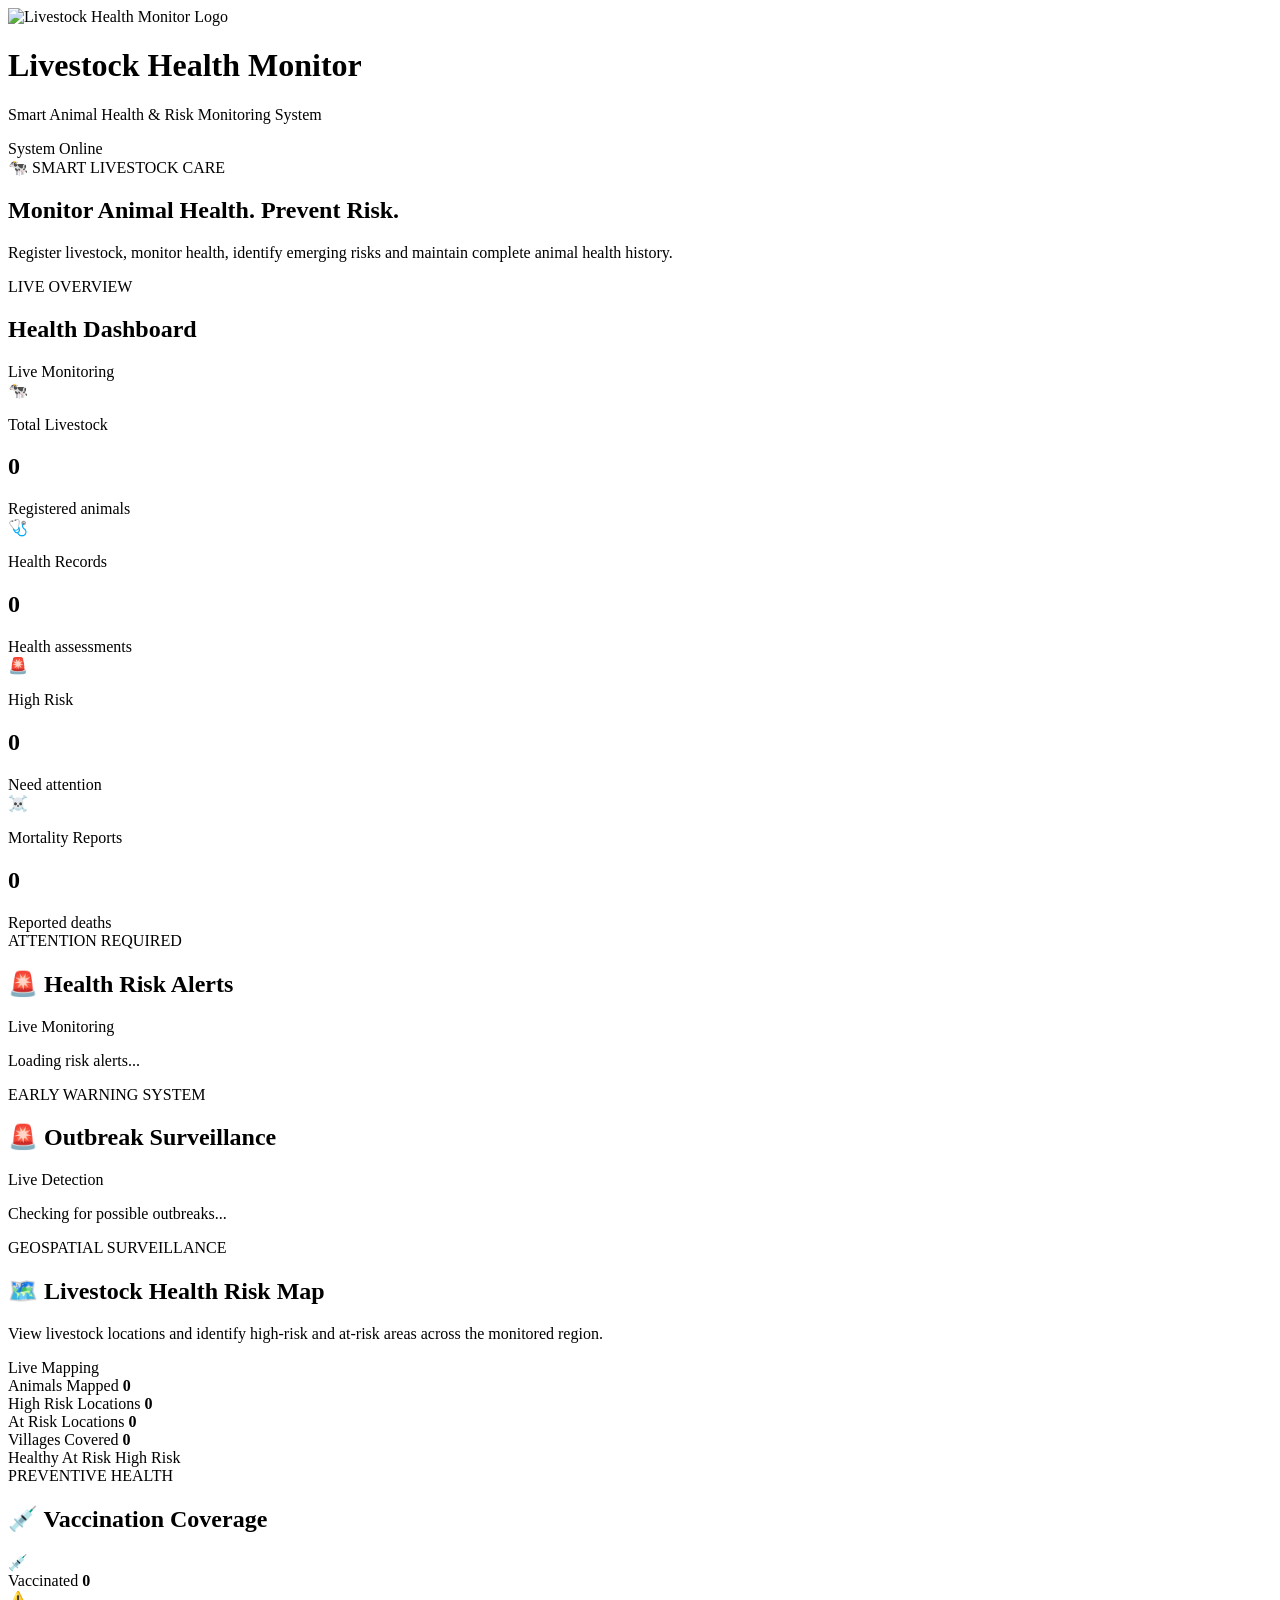
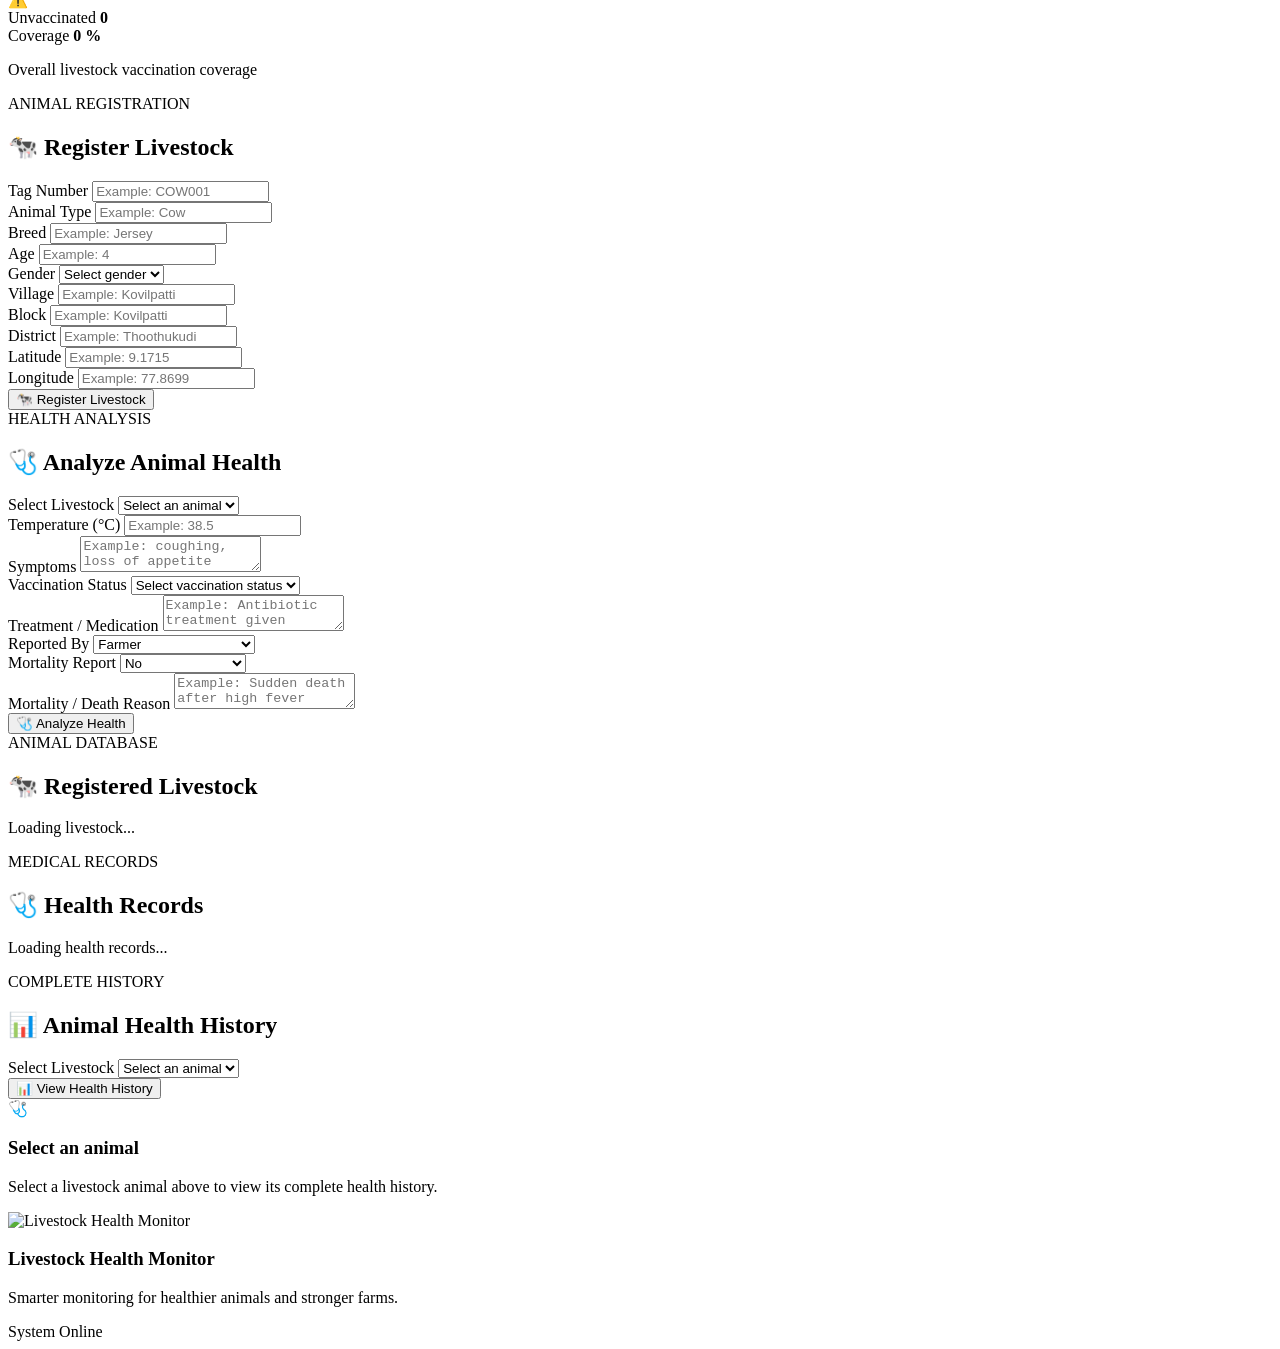
==== src/main/resources/static/index.html @ de585223 "Initial commit - Smart Livestock Health Monitor" ====
<!DOCTYPE html>
<html lang="en">

<head>
    <meta charset="UTF-8">
    <meta name="viewport" content="width=device-width, initial-scale=1.0">

    <title>Livestock Health Monitor</title>

    <link
            rel="icon"
            type="image/png"
            href="/images/livestock-logo.png"
    >

    <link
            rel="stylesheet"
            href="/style.css"
    >

    <link
            rel="stylesheet"
            href="https://unpkg.com/leaflet@1.9.4/dist/leaflet.css"
    >
</head>

<body>

<div class="background-glow glow-one"></div>
<div class="background-glow glow-two"></div>
<div class="background-glow glow-three"></div>


<header class="main-header">

    <div class="header-content">

        <div class="brand">

            <img
                    src="/images/livestock-logo.png"
                    alt="Livestock Health Monitor Logo"
                    class="brand-logo"
            >

            <div class="brand-text">

                <h1>
                    Livestock Health Monitor
                </h1>

                <p>
                    Smart Animal Health & Risk Monitoring System
                </p>

            </div>

        </div>


        <div class="header-status">

            <span class="status-dot"></span>

            <span>
                System Online
            </span>

        </div>

    </div>

</header>


<main class="container">


    <!-- =====================================================
         HERO
         ===================================================== -->

    <section class="hero-section">

        <div class="hero-content">

            <span class="hero-badge">
                🐄 SMART LIVESTOCK CARE
            </span>

            <h2>
                Monitor Animal Health.
                <span>Prevent Risk.</span>
            </h2>

            <p>
                Register livestock, monitor health,
                identify emerging risks and maintain
                complete animal health history.
            </p>

        </div>

    </section>


    <!-- =====================================================
         DASHBOARD
         ===================================================== -->

    <section class="dashboard-section">

        <div class="section-heading">

            <div>

                <span class="section-label">
                    LIVE OVERVIEW
                </span>

                <h2>
                    Health Dashboard
                </h2>

            </div>


            <div class="live-indicator">

                <span class="status-dot"></span>

                Live Monitoring

            </div>

        </div>


        <div class="cards">


            <div class="card stat-card">

                <div class="stat-icon livestock-icon">
                    🐄
                </div>

                <div class="stat-content">

                    <p>
                        Total Livestock
                    </p>

                    <h2 id="totalLivestock">
                        0
                    </h2>

                    <span class="stat-description">
                        Registered animals
                    </span>

                </div>

            </div>


            <div class="card stat-card">

                <div class="stat-icon health-icon">
                    🩺
                </div>

                <div class="stat-content">

                    <p>
                        Health Records
                    </p>

                    <h2 id="totalRecords">
                        0
                    </h2>

                    <span class="stat-description">
                        Health assessments
                    </span>

                </div>

            </div>


            <div class="card stat-card">

                <div class="stat-icon risk-icon">
                    🚨
                </div>

                <div class="stat-content">

                    <p>
                        High Risk
                    </p>

                    <h2 id="highRisk">
                        0
                    </h2>

                    <span class="stat-description">
                        Need attention
                    </span>

                </div>

            </div>


            <div class="card stat-card mortality-stat">

                <div class="stat-icon">
                    ☠️
                </div>

                <div class="stat-content">

                    <p>
                        Mortality Reports
                    </p>

                    <h2 id="mortalityCount">
                        0
                    </h2>

                    <span class="stat-description">
                        Reported deaths
                    </span>

                </div>

            </div>


        </div>

    </section>


    <!-- =====================================================
         HEALTH RISK ALERTS
         ===================================================== -->

    <section class="risk-section">

        <div class="section-heading">

            <div>

                <span class="section-label">
                    ATTENTION REQUIRED
                </span>

                <h2>
                    🚨 Health Risk Alerts
                </h2>

            </div>


            <div class="live-indicator">

                <span class="status-dot danger-dot"></span>

                Live Monitoring

            </div>

        </div>


        <div
                id="riskAlerts"
                class="risk-alerts"
        >

            <div class="loading-card">

                <div class="loading-spinner"></div>

                <p>
                    Loading risk alerts...
                </p>

            </div>

        </div>

    </section>


    <!-- =====================================================
         OUTBREAK SURVEILLANCE
         ===================================================== -->

    <section class="outbreak-section">

        <div class="section-heading">

            <div>

                <span class="section-label">
                    EARLY WARNING SYSTEM
                </span>

                <h2>
                    🚨 Outbreak Surveillance
                </h2>

            </div>


            <div class="live-indicator">

                <span class="status-dot danger-dot"></span>

                Live Detection

            </div>

        </div>


        <div
                id="outbreakAlerts"
                class="outbreak-alerts"
        >

            <div class="loading-card">

                <div class="loading-spinner"></div>

                <p>
                    Checking for possible outbreaks...
                </p>

            </div>

        </div>

    </section>


    <!-- =====================================================
         GEOSPATIAL SURVEILLANCE
         ===================================================== -->

    <section class="map-section">

        <div class="section-heading">

            <div>

                <span class="section-label">
                    GEOSPATIAL SURVEILLANCE
                </span>

                <h2>
                    🗺️ Livestock Health Risk Map
                </h2>

                <p class="map-description">
                    View livestock locations and identify
                    high-risk and at-risk areas across the
                    monitored region.
                </p>

            </div>


            <div class="live-indicator">

                <span class="status-dot"></span>

                Live Mapping

            </div>

        </div>


        <div class="map-summary">


            <div class="map-stat">

                <span class="map-stat-label">
                    Animals Mapped
                </span>

                <strong id="mappedAnimals">
                    0
                </strong>

            </div>


            <div class="map-stat">

                <span class="map-stat-label">
                    High Risk Locations
                </span>

                <strong id="mappedHighRisk">
                    0
                </strong>

            </div>


            <div class="map-stat">

                <span class="map-stat-label">
                    At Risk Locations
                </span>

                <strong id="mappedAtRisk">
                    0
                </strong>

            </div>


            <div class="map-stat">

                <span class="map-stat-label">
                    Villages Covered
                </span>

                <strong id="mappedVillages">
                    0
                </strong>

            </div>

        </div>


        <div class="map-legend">

            <span>

                <i class="legend-dot legend-healthy"></i>

                Healthy

            </span>


            <span>

                <i class="legend-dot legend-at-risk"></i>

                At Risk

            </span>


            <span>

                <i class="legend-dot legend-high-risk"></i>

                High Risk

            </span>

        </div>


        <div
                id="livestockMap"
                class="livestock-map"
        ></div>


        <div
                id="mapMessage"
                class="map-message"
        ></div>

    </section>


    <!-- =====================================================
         VACCINATION
         ===================================================== -->

    <section class="vaccination-section">

        <div class="section-heading">

            <div>

                <span class="section-label">
                    PREVENTIVE HEALTH
                </span>

                <h2>
                    💉 Vaccination Coverage
                </h2>

            </div>

        </div>


        <div class="vaccination-dashboard">


            <div class="vaccination-card">

                <div class="vaccination-icon">
                    💉
                </div>

                <div>

                    <span>
                        Vaccinated
                    </span>

                    <strong id="vaccinatedCount">
                        0
                    </strong>

                </div>

            </div>


            <div class="vaccination-card">

                <div class="vaccination-icon">
                    ⚠️
                </div>

                <div>

                    <span>
                        Unvaccinated
                    </span>

                    <strong id="unvaccinatedCount">
                        0
                    </strong>

                </div>

            </div>


            <div class="vaccination-card coverage-card">

                <div class="coverage-header">

                    <span>
                        Coverage
                    </span>

                    <strong>
                        <span id="vaccinationCoverage">
                            0
                        </span>%
                    </strong>

                </div>


                <div class="progress-track">

                    <div
                            id="vaccinationProgress"
                            class="progress-fill"
                    ></div>

                </div>


                <p>
                    Overall livestock vaccination coverage
                </p>

            </div>

        </div>

    </section>


    <!-- =====================================================
         REGISTER LIVESTOCK
         ===================================================== -->

    <section class="form-section">

        <div class="section-heading">

            <div>

                <span class="section-label">
                    ANIMAL REGISTRATION
                </span>

                <h2>
                    🐄 Register Livestock
                </h2>

            </div>

        </div>


        <form id="livestockForm">


            <div class="form-group">

                <label for="tagNumber">
                    Tag Number
                </label>

                <input
                        type="text"
                        id="tagNumber"
                        placeholder="Example: COW001"
                        required
                >

            </div>


            <div class="form-group">

                <label for="animalType">
                    Animal Type
                </label>

                <input
                        type="text"
                        id="animalType"
                        placeholder="Example: Cow"
                        required
                >

            </div>


            <div class="form-group">

                <label for="breed">
                    Breed
                </label>

                <input
                        type="text"
                        id="breed"
                        placeholder="Example: Jersey"
                        required
                >

            </div>


            <div class="form-group">

                <label for="age">
                    Age
                </label>

                <input
                        type="number"
                        id="age"
                        placeholder="Example: 4"
                        min="0"
                        required
                >

            </div>


            <div class="form-group">

                <label for="gender">
                    Gender
                </label>

                <select
                        id="gender"
                        required
                >

                    <option value="">
                        Select gender
                    </option>

                    <option value="Female">
                        Female
                    </option>

                    <option value="Male">
                        Male
                    </option>

                </select>

            </div>


            <div class="form-group">

                <label for="village">
                    Village
                </label>

                <input
                        type="text"
                        id="village"
                        placeholder="Example: Kovilpatti"
                        required
                >

            </div>


            <div class="form-group">

                <label for="block">
                    Block
                </label>

                <input
                        type="text"
                        id="block"
                        placeholder="Example: Kovilpatti"
                        required
                >

            </div>


            <div class="form-group">

                <label for="district">
                    District
                </label>

                <input
                        type="text"
                        id="district"
                        placeholder="Example: Thoothukudi"
                        required
                >

            </div>


            <div class="form-group">

                <label for="latitude">
                    Latitude
                </label>

                <input
                        type="number"
                        id="latitude"
                        placeholder="Example: 9.1715"
                        step="any"
                >

            </div>


            <div class="form-group">

                <label for="longitude">
                    Longitude
                </label>

                <input
                        type="number"
                        id="longitude"
                        placeholder="Example: 77.8699"
                        step="any"
                >

            </div>


            <div
                    id="livestockMessage"
                    class="message"
            ></div>


            <button
                    type="submit"
                    class="primary-button"
            >
                🐄 Register Livestock
            </button>

        </form>

    </section>


    <!-- =====================================================
         HEALTH ANALYSIS
         ===================================================== -->

    <section class="form-section">

        <div class="section-heading">

            <div>

                <span class="section-label">
                    HEALTH ANALYSIS
                </span>

                <h2>
                    🩺 Analyze Animal Health
                </h2>

            </div>

        </div>


        <form id="healthForm">


            <div class="form-group">

                <label for="livestockSelect">
                    Select Livestock
                </label>

                <select
                        id="livestockSelect"
                        required
                >

                    <option value="">
                        Select an animal
                    </option>

                </select>

            </div>


            <div class="form-group">

                <label for="temperature">
                    Temperature (°C)
                </label>

                <input
                        type="number"
                        id="temperature"
                        placeholder="Example: 38.5"
                        step="0.1"
                        required
                >

            </div>


            <div class="form-group">

                <label for="symptoms">
                    Symptoms
                </label>

                <textarea
                        id="symptoms"
                        placeholder="Example: coughing, loss of appetite"
                        required
                ></textarea>

            </div>


            <div class="form-group">

                <label for="vaccinationStatus">
                    Vaccination Status
                </label>

                <select id="vaccinationStatus">

                    <option value="NOT PROVIDED">
                        Select vaccination status
                    </option>

                    <option value="UP TO DATE">
                        Up to date
                    </option>

                    <option value="PARTIALLY VACCINATED">
                        Partially vaccinated
                    </option>

                    <option value="NOT VACCINATED">
                        Not vaccinated
                    </option>

                </select>

            </div>


            <div class="form-group">

                <label for="treatment">
                    Treatment / Medication
                </label>

                <textarea
                        id="treatment"
                        placeholder="Example: Antibiotic treatment given"
                ></textarea>

            </div>


            <div class="form-group">

                <label for="reportedBy">
                    Reported By
                </label>

                <select id="reportedBy">

                    <option value="Farmer">
                        Farmer
                    </option>

                    <option value="Field Worker">
                        Field Worker
                    </option>

                    <option value="Veterinarian">
                        Veterinarian
                    </option>

                    <option value="Para-Veterinary Worker">
                        Para-Veterinary Worker
                    </option>

                </select>

            </div>


            <div class="form-group">

                <label for="mortalityReported">
                    Mortality Report
                </label>

                <select id="mortalityReported">

                    <option value="false">
                        No
                    </option>

                    <option value="true">
                        Yes - Animal died
                    </option>

                </select>

            </div>


            <div class="form-group">

                <label for="mortalityReason">
                    Mortality / Death Reason
                </label>

                <textarea
                        id="mortalityReason"
                        placeholder="Example: Sudden death after high fever"
                ></textarea>

            </div>


            <div
                    id="healthMessage"
                    class="message"
            ></div>


            <button
                    type="submit"
                    class="primary-button"
            >
                🩺 Analyze Health
            </button>

        </form>

    </section>


    <!-- =====================================================
         REGISTERED LIVESTOCK
         ===================================================== -->

    <section class="data-section">

        <div class="section-heading">

            <div>

                <span class="section-label">
                    ANIMAL DATABASE
                </span>

                <h2>
                    🐄 Registered Livestock
                </h2>

            </div>

        </div>


        <div
                id="livestockList"
                class="data-list"
        >

            <div class="loading-card">

                <div class="loading-spinner"></div>

                <p>
                    Loading livestock...
                </p>

            </div>

        </div>

    </section>


    <!-- =====================================================
         HEALTH RECORDS
         ===================================================== -->

    <section class="data-section">

        <div class="section-heading">

            <div>

                <span class="section-label">
                    MEDICAL RECORDS
                </span>

                <h2>
                    🩺 Health Records
                </h2>

            </div>

        </div>


        <div
                id="healthRecordsList"
                class="data-list"
        >

            <div class="loading-card">

                <div class="loading-spinner"></div>

                <p>
                    Loading health records...
                </p>

            </div>

        </div>

    </section>


    <!-- =====================================================
         HEALTH HISTORY
         ===================================================== -->

    <section class="history-section">

        <div class="section-heading">

            <div>

                <span class="section-label">
                    COMPLETE HISTORY
                </span>

                <h2>
                    📊 Animal Health History
                </h2>

            </div>

        </div>


        <div class="history-selector">

            <div class="form-group">

                <label for="historyLivestockSelect">
                    Select Livestock
                </label>

                <select id="historyLivestockSelect">

                    <option value="">
                        Select an animal
                    </option>

                </select>

            </div>


            <button
                    type="button"
                    id="viewHistoryButton"
                    class="primary-button"
            >
                📊 View Health History
            </button>

        </div>


        <div
                id="healthHistory"
                class="history-results"
        >

            <div class="empty-state">

                <div class="empty-icon">
                    🩺
                </div>

                <h3>
                    Select an animal
                </h3>

                <p>
                    Select a livestock animal above
                    to view its complete health history.
                </p>

            </div>

        </div>

    </section>


    <!-- =====================================================
         FOOTER
         ===================================================== -->

    <footer class="footer">

        <div class="footer-logo">

            <img
                    src="/images/livestock-logo.png"
                    alt="Livestock Health Monitor"
            >

        </div>


        <div>

            <h3>
                Livestock Health Monitor
            </h3>

            <p>
                Smarter monitoring for healthier animals
                and stronger farms.
            </p>

        </div>


        <div class="footer-status">

            <span class="status-dot"></span>

            System Online

        </div>

    </footer>


</main>


<div
        id="message"
        class="global-message"
></div>


<script src="https://unpkg.com/leaflet@1.9.4/dist/leaflet.js"></script>

<script src="/script.js"></script>

<script src="/map.js"></script>


</body>

</html>
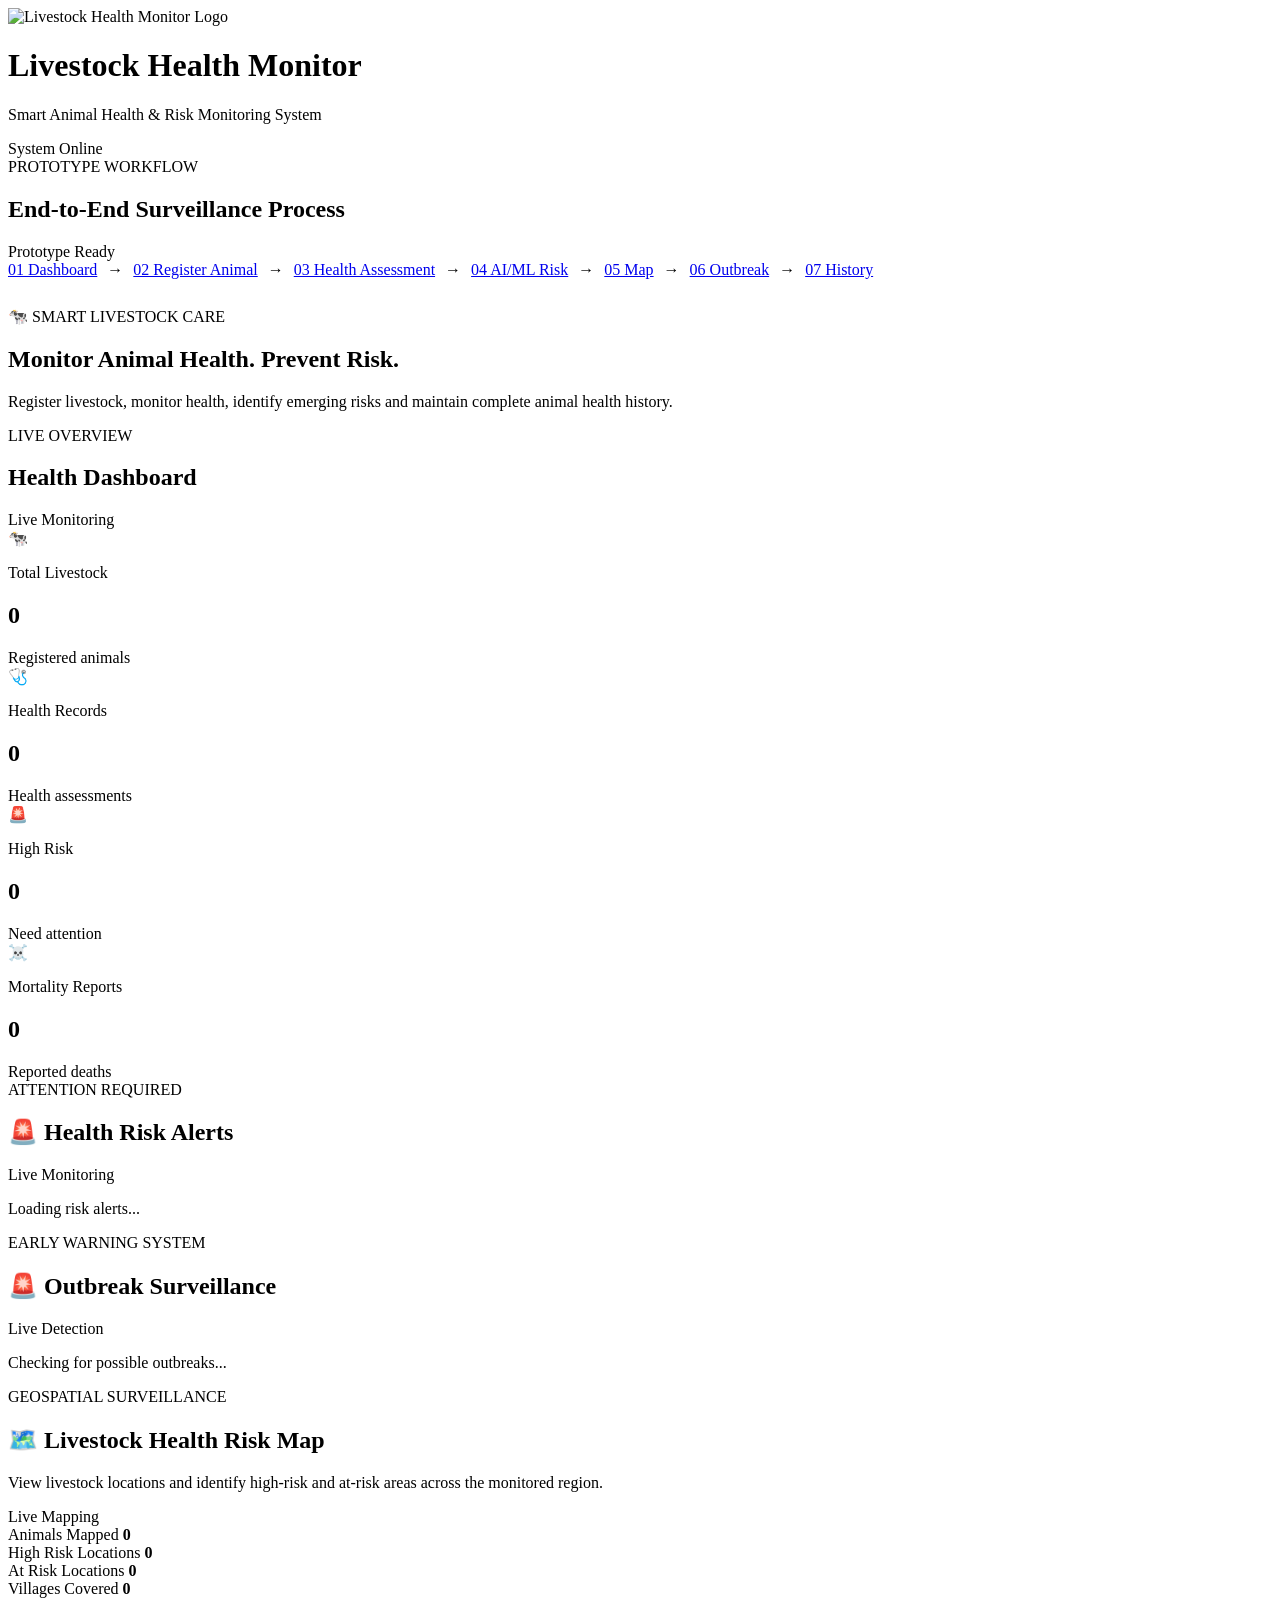
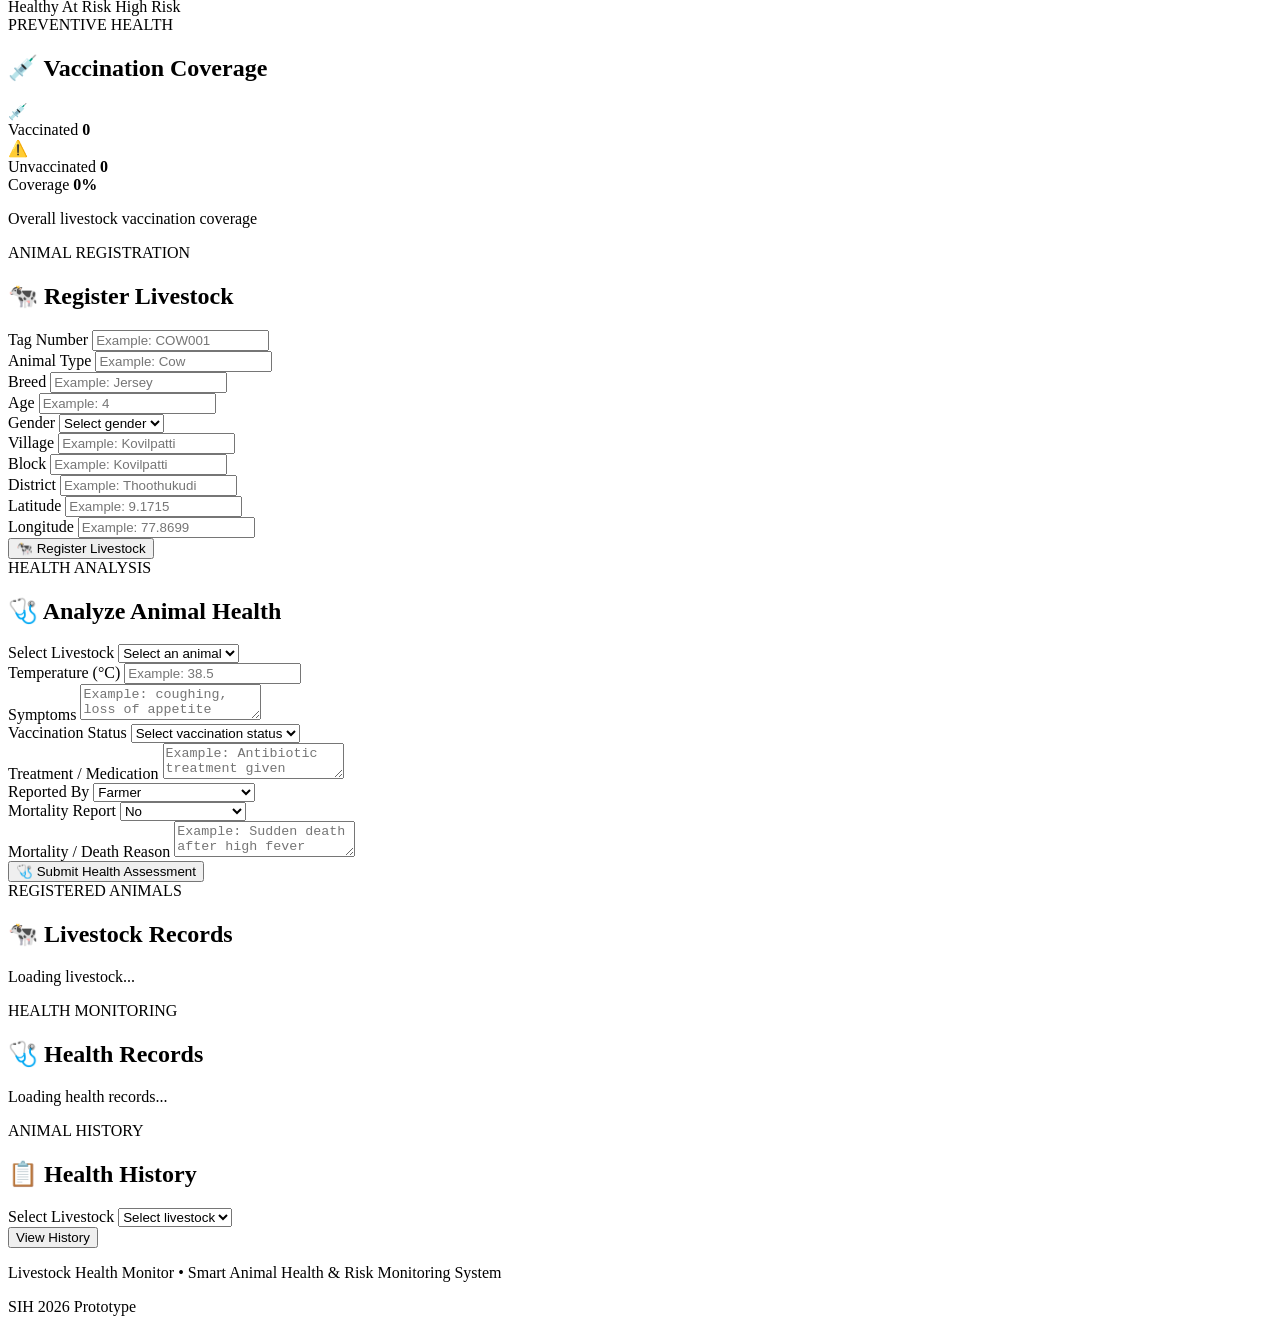
==== commit 98a1c72d: "Complete livestock health MVP modules" ====
--- a/src/main/resources/static/index.html
+++ b/src/main/resources/static/index.html
@@ -1,1242 +1,412 @@
 <!DOCTYPE html>
 <html lang="en">
-
 <head>
     <meta charset="UTF-8">
     <meta name="viewport" content="width=device-width, initial-scale=1.0">
-
     <title>Livestock Health Monitor</title>
-
-    <link
-            rel="icon"
-            type="image/png"
-            href="/images/livestock-logo.png"
-    >
-
-    <link
-            rel="stylesheet"
-            href="/style.css"
-    >
-
-    <link
-            rel="stylesheet"
-            href="https://unpkg.com/leaflet@1.9.4/dist/leaflet.css"
-    >
+    <link rel="icon" type="image/png" href="/images/livestock-logo.png?v=2">
+    <link rel="stylesheet" href="/style.css">
+    <link rel="stylesheet" href="https://unpkg.com/leaflet@1.9.4/dist/leaflet.css">
 </head>
-
 <body>
-
 <div class="background-glow glow-one"></div>
 <div class="background-glow glow-two"></div>
 <div class="background-glow glow-three"></div>
-
-
 <header class="main-header">
-
     <div class="header-content">
-
         <div class="brand">
-
-            <img
-                    src="/images/livestock-logo.png"
-                    alt="Livestock Health Monitor Logo"
-                    class="brand-logo"
-            >
-
+            <img src="/images/livestock-logo.png" alt="Livestock Health Monitor Logo" class="brand-logo">
             <div class="brand-text">
-
-                <h1>
-                    Livestock Health Monitor
-                </h1>
-
-                <p>
-                    Smart Animal Health & Risk Monitoring System
-                </p>
-
-            </div>
-
-        </div>
-
-
+                <h1>Livestock Health Monitor</h1>
+                <p>Smart Animal Health & Risk Monitoring System</p>
+            </div>
+        </div>
         <div class="header-status">
-
             <span class="status-dot"></span>
-
-            <span>
-                System Online
-            </span>
-
-        </div>
-
+            <span>System Online</span>
+        </div>
     </div>
-
 </header>
-
-
 <main class="container">
-
-
-    <!-- =====================================================
-         HERO
-         ===================================================== -->
-
+    <!-- PROTOTYPE WORKFLOW -->
+    <section class="data-section" style="margin-bottom: 28px;">
+        <div class="section-heading">
+            <div>
+                <span class="section-label">PROTOTYPE WORKFLOW</span>
+                <h2>End-to-End Surveillance Process</h2>
+            </div>
+            <div class="live-indicator">
+                <span class="status-dot"></span>
+                Prototype Ready
+            </div>
+        </div>
+        <div style="display: flex; flex-wrap: wrap; gap: 10px; align-items: center;">
+            <a href="#dashboardSection" class="primary-button">01 Dashboard</a>
+            <span>→</span>
+            <a href="#registerLivestock" class="primary-button">02 Register Animal</a>
+            <span>→</span>
+            <a href="#healthAssessment" class="primary-button">03 Health Assessment</a>
+            <span>→</span>
+            <a href="#riskAlertsSection" class="primary-button">04 AI/ML Risk</a>
+            <span>→</span>
+            <a href="#geospatialSurveillance" class="primary-button">05 Map</a>
+            <span>→</span>
+            <a href="#outbreakSurveillance" class="primary-button">06 Outbreak</a>
+            <span>→</span>
+            <a href="#healthHistorySection" class="primary-button">07 History</a>
+        </div>
+    </section>
+    <!-- HERO -->
     <section class="hero-section">
-
         <div class="hero-content">
-
-            <span class="hero-badge">
-                🐄 SMART LIVESTOCK CARE
-            </span>
-
-            <h2>
-                Monitor Animal Health.
-                <span>Prevent Risk.</span>
-            </h2>
-
-            <p>
-                Register livestock, monitor health,
-                identify emerging risks and maintain
-                complete animal health history.
-            </p>
-
-        </div>
-
-    </section>
-
-
-    <!-- =====================================================
-         DASHBOARD
-         ===================================================== -->
-
-    <section class="dashboard-section">
-
-        <div class="section-heading">
-
-            <div>
-
-                <span class="section-label">
-                    LIVE OVERVIEW
-                </span>
-
-                <h2>
-                    Health Dashboard
-                </h2>
-
-            </div>
-
-
+            <span class="hero-badge">🐄 SMART LIVESTOCK CARE</span>
+            <h2>Monitor Animal Health. <span>Prevent Risk.</span></h2>
+            <p>Register livestock, monitor health, identify emerging risks and maintain complete animal health history.</p>
+        </div>
+    </section>
+    <!-- DASHBOARD -->
+    <section id="dashboardSection" class="dashboard-section">
+        <div class="section-heading">
+            <div>
+                <span class="section-label">LIVE OVERVIEW</span>
+                <h2>Health Dashboard</h2>
+            </div>
             <div class="live-indicator">
-
                 <span class="status-dot"></span>
-
                 Live Monitoring
-
-            </div>
-
-        </div>
-
-
+            </div>
+        </div>
         <div class="cards">
-
-
             <div class="card stat-card">
-
-                <div class="stat-icon livestock-icon">
-                    🐄
-                </div>
-
+                <div class="stat-icon livestock-icon">🐄</div>
                 <div class="stat-content">
-
-                    <p>
-                        Total Livestock
-                    </p>
-
-                    <h2 id="totalLivestock">
-                        0
-                    </h2>
-
-                    <span class="stat-description">
-                        Registered animals
-                    </span>
-
-                </div>
-
-            </div>
-
-
+                    <p>Total Livestock</p>
+                    <h2 id="totalLivestock">0</h2>
+                    <span class="stat-description">Registered animals</span>
+                </div>
+            </div>
             <div class="card stat-card">
-
-                <div class="stat-icon health-icon">
-                    🩺
-                </div>
-
+                <div class="stat-icon health-icon">🩺</div>
                 <div class="stat-content">
-
-                    <p>
-                        Health Records
-                    </p>
-
-                    <h2 id="totalRecords">
-                        0
-                    </h2>
-
-                    <span class="stat-description">
-                        Health assessments
-                    </span>
-
-                </div>
-
-            </div>
-
-
+                    <p>Health Records</p>
+                    <h2 id="totalRecords">0</h2>
+                    <span class="stat-description">Health assessments</span>
+                </div>
+            </div>
             <div class="card stat-card">
-
-                <div class="stat-icon risk-icon">
-                    🚨
-                </div>
-
+                <div class="stat-icon risk-icon">🚨</div>
                 <div class="stat-content">
-
-                    <p>
-                        High Risk
-                    </p>
-
-                    <h2 id="highRisk">
-                        0
-                    </h2>
-
-                    <span class="stat-description">
-                        Need attention
-                    </span>
-
-                </div>
-
-            </div>
-
-
+                    <p>High Risk</p>
+                    <h2 id="highRisk">0</h2>
+                    <span class="stat-description">Need attention</span>
+                </div>
+            </div>
             <div class="card stat-card mortality-stat">
-
-                <div class="stat-icon">
-                    ☠️
-                </div>
-
+                <div class="stat-icon">☠️</div>
                 <div class="stat-content">
-
-                    <p>
-                        Mortality Reports
-                    </p>
-
-                    <h2 id="mortalityCount">
-                        0
-                    </h2>
-
-                    <span class="stat-description">
-                        Reported deaths
-                    </span>
-
-                </div>
-
-            </div>
-
-
-        </div>
-
-    </section>
-
-
-    <!-- =====================================================
-         HEALTH RISK ALERTS
-         ===================================================== -->
-
-    <section class="risk-section">
-
-        <div class="section-heading">
-
-            <div>
-
-                <span class="section-label">
-                    ATTENTION REQUIRED
-                </span>
-
-                <h2>
-                    🚨 Health Risk Alerts
-                </h2>
-
-            </div>
-
-
+                    <p>Mortality Reports</p>
+                    <h2 id="mortalityCount">0</h2>
+                    <span class="stat-description">Reported deaths</span>
+                </div>
+            </div>
+        </div>
+    </section>
+    <!-- HEALTH RISK ALERTS -->
+    <section id="riskAlertsSection" class="risk-section">
+        <div class="section-heading">
+            <div>
+                <span class="section-label">ATTENTION REQUIRED</span>
+                <h2>🚨 Health Risk Alerts</h2>
+            </div>
             <div class="live-indicator">
-
                 <span class="status-dot danger-dot"></span>
-
                 Live Monitoring
-
-            </div>
-
-        </div>
-
-
-        <div
-                id="riskAlerts"
-                class="risk-alerts"
-        >
-
+            </div>
+        </div>
+        <div id="riskAlerts" class="risk-alerts">
             <div class="loading-card">
-
                 <div class="loading-spinner"></div>
-
-                <p>
-                    Loading risk alerts...
-                </p>
-
-            </div>
-
-        </div>
-
-    </section>
-
-
-    <!-- =====================================================
-         OUTBREAK SURVEILLANCE
-         ===================================================== -->
-
-    <section class="outbreak-section">
-
-        <div class="section-heading">
-
-            <div>
-
-                <span class="section-label">
-                    EARLY WARNING SYSTEM
-                </span>
-
-                <h2>
-                    🚨 Outbreak Surveillance
-                </h2>
-
-            </div>
-
-
+                <p>Loading risk alerts...</p>
+            </div>
+        </div>
+    </section>
+    <!-- OUTBREAK SURVEILLANCE -->
+    <section id="outbreakSurveillance" class="outbreak-section">
+        <div class="section-heading">
+            <div>
+                <span class="section-label">EARLY WARNING SYSTEM</span>
+                <h2>🚨 Outbreak Surveillance</h2>
+            </div>
             <div class="live-indicator">
-
                 <span class="status-dot danger-dot"></span>
-
                 Live Detection
-
-            </div>
-
-        </div>
-
-
-        <div
-                id="outbreakAlerts"
-                class="outbreak-alerts"
-        >
-
+            </div>
+        </div>
+        <div id="outbreakAlerts" class="outbreak-alerts">
             <div class="loading-card">
-
                 <div class="loading-spinner"></div>
-
-                <p>
-                    Checking for possible outbreaks...
-                </p>
-
-            </div>
-
-        </div>
-
-    </section>
-
-
-    <!-- =====================================================
-         GEOSPATIAL SURVEILLANCE
-         ===================================================== -->
-
-    <section class="map-section">
-
-        <div class="section-heading">
-
-            <div>
-
-                <span class="section-label">
-                    GEOSPATIAL SURVEILLANCE
-                </span>
-
-                <h2>
-                    🗺️ Livestock Health Risk Map
-                </h2>
-
-                <p class="map-description">
-                    View livestock locations and identify
-                    high-risk and at-risk areas across the
-                    monitored region.
-                </p>
-
-            </div>
-
-
+                <p>Checking for possible outbreaks...</p>
+            </div>
+        </div>
+    </section>
+    <!-- GEOSPATIAL SURVEILLANCE -->
+    <section id="geospatialSurveillance" class="map-section">
+        <div class="section-heading">
+            <div>
+                <span class="section-label">GEOSPATIAL SURVEILLANCE</span>
+                <h2>🗺️ Livestock Health Risk Map</h2>
+                <p class="map-description">View livestock locations and identify high-risk and at-risk areas across the monitored region.</p>
+            </div>
             <div class="live-indicator">
-
                 <span class="status-dot"></span>
-
                 Live Mapping
-
-            </div>
-
-        </div>
-
-
+            </div>
+        </div>
         <div class="map-summary">
-
-
             <div class="map-stat">
-
-                <span class="map-stat-label">
-                    Animals Mapped
-                </span>
-
-                <strong id="mappedAnimals">
-                    0
-                </strong>
-
-            </div>
-
-
+                <span class="map-stat-label">Animals Mapped</span>
+                <strong id="mappedAnimals">0</strong>
+            </div>
             <div class="map-stat">
-
-                <span class="map-stat-label">
-                    High Risk Locations
-                </span>
-
-                <strong id="mappedHighRisk">
-                    0
-                </strong>
-
-            </div>
-
-
+                <span class="map-stat-label">High Risk Locations</span>
+                <strong id="mappedHighRisk">0</strong>
+            </div>
             <div class="map-stat">
-
-                <span class="map-stat-label">
-                    At Risk Locations
-                </span>
-
-                <strong id="mappedAtRisk">
-                    0
-                </strong>
-
-            </div>
-
-
+                <span class="map-stat-label">At Risk Locations</span>
+                <strong id="mappedAtRisk">0</strong>
+            </div>
             <div class="map-stat">
-
-                <span class="map-stat-label">
-                    Villages Covered
-                </span>
-
-                <strong id="mappedVillages">
-                    0
-                </strong>
-
-            </div>
-
-        </div>
-
-
+                <span class="map-stat-label">Villages Covered</span>
+                <strong id="mappedVillages">0</strong>
+            </div>
+        </div>
         <div class="map-legend">
-
-            <span>
-
-                <i class="legend-dot legend-healthy"></i>
-
-                Healthy
-
-            </span>
-
-
-            <span>
-
-                <i class="legend-dot legend-at-risk"></i>
-
-                At Risk
-
-            </span>
-
-
-            <span>
-
-                <i class="legend-dot legend-high-risk"></i>
-
-                High Risk
-
-            </span>
-
-        </div>
-
-
-        <div
-                id="livestockMap"
-                class="livestock-map"
-        ></div>
-
-
-        <div
-                id="mapMessage"
-                class="map-message"
-        ></div>
-
-    </section>
-
-
-    <!-- =====================================================
-         VACCINATION
-         ===================================================== -->
-
+            <span><i class="legend-dot legend-healthy"></i>Healthy</span>
+            <span><i class="legend-dot legend-at-risk"></i>At Risk</span>
+            <span><i class="legend-dot legend-high-risk"></i>High Risk</span>
+        </div>
+        <div id="livestockMap" class="livestock-map"></div>
+        <div id="mapMessage" class="map-message"></div>
+    </section>
+    <!-- VACCINATION -->
     <section class="vaccination-section">
-
-        <div class="section-heading">
-
-            <div>
-
-                <span class="section-label">
-                    PREVENTIVE HEALTH
-                </span>
-
-                <h2>
-                    💉 Vaccination Coverage
-                </h2>
-
-            </div>
-
-        </div>
-
-
+        <div class="section-heading">
+            <div>
+                <span class="section-label">PREVENTIVE HEALTH</span>
+                <h2>💉 Vaccination Coverage</h2>
+            </div>
+        </div>
         <div class="vaccination-dashboard">
-
-
             <div class="vaccination-card">
-
-                <div class="vaccination-icon">
-                    💉
-                </div>
-
+                <div class="vaccination-icon">💉</div>
                 <div>
-
-                    <span>
-                        Vaccinated
-                    </span>
-
-                    <strong id="vaccinatedCount">
-                        0
-                    </strong>
-
-                </div>
-
-            </div>
-
-
+                    <span>Vaccinated</span>
+                    <strong id="vaccinatedCount">0</strong>
+                </div>
+            </div>
             <div class="vaccination-card">
-
-                <div class="vaccination-icon">
-                    ⚠️
-                </div>
-
+                <div class="vaccination-icon">⚠️</div>
                 <div>
-
-                    <span>
-                        Unvaccinated
-                    </span>
-
-                    <strong id="unvaccinatedCount">
-                        0
-                    </strong>
-
-                </div>
-
-            </div>
-
-
+                    <span>Unvaccinated</span>
+                    <strong id="unvaccinatedCount">0</strong>
+                </div>
+            </div>
             <div class="vaccination-card coverage-card">
-
                 <div class="coverage-header">
-
-                    <span>
-                        Coverage
-                    </span>
-
-                    <strong>
-                        <span id="vaccinationCoverage">
-                            0
-                        </span>%
-                    </strong>
-
-                </div>
-
-
+                    <span>Coverage</span>
+                    <strong><span id="vaccinationCoverage">0</span>%</strong>
+                </div>
                 <div class="progress-track">
-
-                    <div
-                            id="vaccinationProgress"
-                            class="progress-fill"
-                    ></div>
-
-                </div>
-
-
-                <p>
-                    Overall livestock vaccination coverage
-                </p>
-
-            </div>
-
-        </div>
-
-    </section>
-
-
-    <!-- =====================================================
-         REGISTER LIVESTOCK
-         ===================================================== -->
-
-    <section class="form-section">
-
-        <div class="section-heading">
-
-            <div>
-
-                <span class="section-label">
-                    ANIMAL REGISTRATION
-                </span>
-
-                <h2>
-                    🐄 Register Livestock
-                </h2>
-
-            </div>
-
-        </div>
-
-
+                    <div id="vaccinationProgress" class="progress-fill"></div>
+                </div>
+                <p>Overall livestock vaccination coverage</p>
+            </div>
+        </div>
+    </section>
+    <!-- REGISTER LIVESTOCK -->
+    <section id="registerLivestock" class="form-section">
+        <div class="section-heading">
+            <div>
+                <span class="section-label">ANIMAL REGISTRATION</span>
+                <h2>🐄 Register Livestock</h2>
+            </div>
+        </div>
         <form id="livestockForm">
-
-
-            <div class="form-group">
-
-                <label for="tagNumber">
-                    Tag Number
-                </label>
-
-                <input
-                        type="text"
-                        id="tagNumber"
-                        placeholder="Example: COW001"
-                        required
-                >
-
-            </div>
-
-
-            <div class="form-group">
-
-                <label for="animalType">
-                    Animal Type
-                </label>
-
-                <input
-                        type="text"
-                        id="animalType"
-                        placeholder="Example: Cow"
-                        required
-                >
-
-            </div>
-
-
-            <div class="form-group">
-
-                <label for="breed">
-                    Breed
-                </label>
-
-                <input
-                        type="text"
-                        id="breed"
-                        placeholder="Example: Jersey"
-                        required
-                >
-
-            </div>
-
-
-            <div class="form-group">
-
-                <label for="age">
-                    Age
-                </label>
-
-                <input
-                        type="number"
-                        id="age"
-                        placeholder="Example: 4"
-                        min="0"
-                        required
-                >
-
-            </div>
-
-
-            <div class="form-group">
-
-                <label for="gender">
-                    Gender
-                </label>
-
-                <select
-                        id="gender"
-                        required
-                >
-
-                    <option value="">
-                        Select gender
-                    </option>
-
-                    <option value="Female">
-                        Female
-                    </option>
-
-                    <option value="Male">
-                        Male
-                    </option>
-
-                </select>
-
-            </div>
-
-
-            <div class="form-group">
-
-                <label for="village">
-                    Village
-                </label>
-
-                <input
-                        type="text"
-                        id="village"
-                        placeholder="Example: Kovilpatti"
-                        required
-                >
-
-            </div>
-
-
-            <div class="form-group">
-
-                <label for="block">
-                    Block
-                </label>
-
-                <input
-                        type="text"
-                        id="block"
-                        placeholder="Example: Kovilpatti"
-                        required
-                >
-
-            </div>
-
-
-            <div class="form-group">
-
-                <label for="district">
-                    District
-                </label>
-
-                <input
-                        type="text"
-                        id="district"
-                        placeholder="Example: Thoothukudi"
-                        required
-                >
-
-            </div>
-
-
-            <div class="form-group">
-
-                <label for="latitude">
-                    Latitude
-                </label>
-
-                <input
-                        type="number"
-                        id="latitude"
-                        placeholder="Example: 9.1715"
-                        step="any"
-                >
-
-            </div>
-
-
-            <div class="form-group">
-
-                <label for="longitude">
-                    Longitude
-                </label>
-
-                <input
-                        type="number"
-                        id="longitude"
-                        placeholder="Example: 77.8699"
-                        step="any"
-                >
-
-            </div>
-
-
-            <div
-                    id="livestockMessage"
-                    class="message"
-            ></div>
-
-
-            <button
-                    type="submit"
-                    class="primary-button"
-            >
-                🐄 Register Livestock
-            </button>
-
+            <div class="form-group">
+                <label for="tagNumber">Tag Number</label>
+                <input type="text" id="tagNumber" placeholder="Example: COW001" required>
+            </div>
+            <div class="form-group">
+                <label for="animalType">Animal Type</label>
+                <input type="text" id="animalType" placeholder="Example: Cow" required>
+            </div>
+            <div class="form-group">
+                <label for="breed">Breed</label>
+                <input type="text" id="breed" placeholder="Example: Jersey" required>
+            </div>
+            <div class="form-group">
+                <label for="age">Age</label>
+                <input type="number" id="age" placeholder="Example: 4" min="0" required>
+            </div>
+            <div class="form-group">
+                <label for="gender">Gender</label>
+                <select id="gender" required>
+                    <option value="">Select gender</option>
+                    <option value="Female">Female</option>
+                    <option value="Male">Male</option>
+                </select>
+            </div>
+            <div class="form-group">
+                <label for="village">Village</label>
+                <input type="text" id="village" placeholder="Example: Kovilpatti" required>
+            </div>
+            <div class="form-group">
+                <label for="block">Block</label>
+                <input type="text" id="block" placeholder="Example: Kovilpatti" required>
+            </div>
+            <div class="form-group">
+                <label for="district">District</label>
+                <input type="text" id="district" placeholder="Example: Thoothukudi" required>
+            </div>
+            <div class="form-group">
+                <label for="latitude">Latitude</label>
+                <input type="number" id="latitude" placeholder="Example: 9.1715" step="any">
+            </div>
+            <div class="form-group">
+                <label for="longitude">Longitude</label>
+                <input type="number" id="longitude" placeholder="Example: 77.8699" step="any">
+            </div>
+            <div id="livestockMessage" class="message"></div>
+            <button type="submit" class="primary-button">🐄 Register Livestock</button>
         </form>
-
-    </section>
-
-
-    <!-- =====================================================
-         HEALTH ANALYSIS
-         ===================================================== -->
-
-    <section class="form-section">
-
-        <div class="section-heading">
-
-            <div>
-
-                <span class="section-label">
-                    HEALTH ANALYSIS
-                </span>
-
-                <h2>
-                    🩺 Analyze Animal Health
-                </h2>
-
-            </div>
-
-        </div>
-
-
+    </section>
+    <!-- HEALTH ANALYSIS -->
+    <section id="healthAssessment" class="form-section">
+        <div class="section-heading">
+            <div>
+                <span class="section-label">HEALTH ANALYSIS</span>
+                <h2>🩺 Analyze Animal Health</h2>
+            </div>
+        </div>
         <form id="healthForm">
-
-
-            <div class="form-group">
-
-                <label for="livestockSelect">
-                    Select Livestock
-                </label>
-
-                <select
-                        id="livestockSelect"
-                        required
-                >
-
-                    <option value="">
-                        Select an animal
-                    </option>
-
-                </select>
-
-            </div>
-
-
-            <div class="form-group">
-
-                <label for="temperature">
-                    Temperature (°C)
-                </label>
-
-                <input
-                        type="number"
-                        id="temperature"
-                        placeholder="Example: 38.5"
-                        step="0.1"
-                        required
-                >
-
-            </div>
-
-
-            <div class="form-group">
-
-                <label for="symptoms">
-                    Symptoms
-                </label>
-
-                <textarea
-                        id="symptoms"
-                        placeholder="Example: coughing, loss of appetite"
-                        required
-                ></textarea>
-
-            </div>
-
-
-            <div class="form-group">
-
-                <label for="vaccinationStatus">
-                    Vaccination Status
-                </label>
-
+            <div class="form-group">
+                <label for="livestockSelect">Select Livestock</label>
+                <select id="livestockSelect" required>
+                    <option value="">Select an animal</option>
+                </select>
+            </div>
+            <div class="form-group">
+                <label for="temperature">Temperature (°C)</label>
+                <input type="number" id="temperature" placeholder="Example: 38.5" step="0.1" required>
+            </div>
+            <div class="form-group">
+                <label for="symptoms">Symptoms</label>
+                <textarea id="symptoms" placeholder="Example: coughing, loss of appetite" required></textarea>
+            </div>
+            <div class="form-group">
+                <label for="vaccinationStatus">Vaccination Status</label>
                 <select id="vaccinationStatus">
-
-                    <option value="NOT PROVIDED">
-                        Select vaccination status
-                    </option>
-
-                    <option value="UP TO DATE">
-                        Up to date
-                    </option>
-
-                    <option value="PARTIALLY VACCINATED">
-                        Partially vaccinated
-                    </option>
-
-                    <option value="NOT VACCINATED">
-                        Not vaccinated
-                    </option>
-
-                </select>
-
-            </div>
-
-
-            <div class="form-group">
-
-                <label for="treatment">
-                    Treatment / Medication
-                </label>
-
-                <textarea
-                        id="treatment"
-                        placeholder="Example: Antibiotic treatment given"
-                ></textarea>
-
-            </div>
-
-
-            <div class="form-group">
-
-                <label for="reportedBy">
-                    Reported By
-                </label>
-
+                    <option value="NOT PROVIDED">Select vaccination status</option>
+                    <option value="UP TO DATE">Up to date</option>
+                    <option value="PARTIALLY VACCINATED">Partially vaccinated</option>
+                    <option value="NOT VACCINATED">Not vaccinated</option>
+                </select>
+            </div>
+            <div class="form-group">
+                <label for="treatment">Treatment / Medication</label>
+                <textarea id="treatment" placeholder="Example: Antibiotic treatment given"></textarea>
+            </div>
+            <div class="form-group">
+                <label for="reportedBy">Reported By</label>
                 <select id="reportedBy">
-
-                    <option value="Farmer">
-                        Farmer
-                    </option>
-
-                    <option value="Field Worker">
-                        Field Worker
-                    </option>
-
-                    <option value="Veterinarian">
-                        Veterinarian
-                    </option>
-
-                    <option value="Para-Veterinary Worker">
-                        Para-Veterinary Worker
-                    </option>
-
-                </select>
-
-            </div>
-
-
-            <div class="form-group">
-
-                <label for="mortalityReported">
-                    Mortality Report
-                </label>
-
+                    <option value="Farmer">Farmer</option>
+                    <option value="Field Worker">Field Worker</option>
+                    <option value="Veterinarian">Veterinarian</option>
+                    <option value="Para-Veterinary Worker">Para-Veterinary Worker</option>
+                </select>
+            </div>
+            <div class="form-group">
+                <label for="mortalityReported">Mortality Report</label>
                 <select id="mortalityReported">
-
-                    <option value="false">
-                        No
-                    </option>
-
-                    <option value="true">
-                        Yes - Animal died
-                    </option>
-
-                </select>
-
-            </div>
-
-
-            <div class="form-group">
-
-                <label for="mortalityReason">
-                    Mortality / Death Reason
-                </label>
-
-                <textarea
-                        id="mortalityReason"
-                        placeholder="Example: Sudden death after high fever"
-                ></textarea>
-
-            </div>
-
-
-            <div
-                    id="healthMessage"
-                    class="message"
-            ></div>
-
-
-            <button
-                    type="submit"
-                    class="primary-button"
-            >
-                🩺 Analyze Health
-            </button>
-
+                    <option value="false">No</option>
+                    <option value="true">Yes - Animal died</option>
+                </select>
+            </div>
+            <div class="form-group">
+                <label for="mortalityReason">Mortality / Death Reason</label>
+                <textarea id="mortalityReason" placeholder="Example: Sudden death after high fever"></textarea>
+            </div>
+            <div id="healthMessage" class="message"></div>
+            <button type="submit" class="primary-button">🩺 Submit Health Assessment</button>
         </form>
-
-    </section>
-
-
-    <!-- =====================================================
-         REGISTERED LIVESTOCK
-         ===================================================== -->
-
+    </section>
+    <!-- LIVESTOCK LIST -->
     <section class="data-section">
-
-        <div class="section-heading">
-
-            <div>
-
-                <span class="section-label">
-                    ANIMAL DATABASE
-                </span>
-
-                <h2>
-                    🐄 Registered Livestock
-                </h2>
-
-            </div>
-
-        </div>
-
-
-        <div
-                id="livestockList"
-                class="data-list"
-        >
-
+        <div class="section-heading">
+            <div>
+                <span class="section-label">REGISTERED ANIMALS</span>
+                <h2>🐄 Livestock Records</h2>
+            </div>
+        </div>
+        <div id="livestockList" class="data-grid">
             <div class="loading-card">
-
                 <div class="loading-spinner"></div>
-
-                <p>
-                    Loading livestock...
-                </p>
-
-            </div>
-
-        </div>
-
-    </section>
-
-
-    <!-- =====================================================
-         HEALTH RECORDS
-         ===================================================== -->
-
+                <p>Loading livestock...</p>
+            </div>
+        </div>
+    </section>
+    <!-- HEALTH RECORDS -->
     <section class="data-section">
-
-        <div class="section-heading">
-
-            <div>
-
-                <span class="section-label">
-                    MEDICAL RECORDS
-                </span>
-
-                <h2>
-                    🩺 Health Records
-                </h2>
-
-            </div>
-
-        </div>
-
-
-        <div
-                id="healthRecordsList"
-                class="data-list"
-        >
-
+        <div class="section-heading">
+            <div>
+                <span class="section-label">HEALTH MONITORING</span>
+                <h2>🩺 Health Records</h2>
+            </div>
+        </div>
+        <div id="healthRecordsList" class="data-grid">
             <div class="loading-card">
-
                 <div class="loading-spinner"></div>
-
-                <p>
-                    Loading health records...
-                </p>
-
-            </div>
-
-        </div>
-
-    </section>
-
-
-    <!-- =====================================================
-         HEALTH HISTORY
-         ===================================================== -->
-
-    <section class="history-section">
-
-        <div class="section-heading">
-
-            <div>
-
-                <span class="section-label">
-                    COMPLETE HISTORY
-                </span>
-
-                <h2>
-                    📊 Animal Health History
-                </h2>
-
-            </div>
-
-        </div>
-
-
-        <div class="history-selector">
-
-            <div class="form-group">
-
-                <label for="historyLivestockSelect">
-                    Select Livestock
-                </label>
-
+                <p>Loading health records...</p>
+            </div>
+        </div>
+    </section>
+    <!-- HEALTH HISTORY -->
+    <section id="healthHistorySection" class="history-section">
+        <div class="section-heading">
+            <div>
+                <span class="section-label">ANIMAL HISTORY</span>
+                <h2>📋 Health History</h2>
+            </div>
+        </div>
+        <div class="history-controls">
+            <div class="form-group">
+                <label for="historyLivestockSelect">Select Livestock</label>
                 <select id="historyLivestockSelect">
-
-                    <option value="">
-                        Select an animal
-                    </option>
-
-                </select>
-
-            </div>
-
-
-            <button
-                    type="button"
-                    id="viewHistoryButton"
-                    class="primary-button"
-            >
-                📊 View Health History
-            </button>
-
-        </div>
-
-
-        <div
-                id="healthHistory"
-                class="history-results"
-        >
-
-            <div class="empty-state">
-
-                <div class="empty-icon">
-                    🩺
-                </div>
-
-                <h3>
-                    Select an animal
-                </h3>
-
-                <p>
-                    Select a livestock animal above
-                    to view its complete health history.
-                </p>
-
-            </div>
-
-        </div>
-
-    </section>
-
-
-    <!-- =====================================================
-         FOOTER
-         ===================================================== -->
-
-    <footer class="footer">
-
-        <div class="footer-logo">
-
-            <img
-                    src="/images/livestock-logo.png"
-                    alt="Livestock Health Monitor"
-            >
-
-        </div>
-
-
-        <div>
-
-            <h3>
-                Livestock Health Monitor
-            </h3>
-
-            <p>
-                Smarter monitoring for healthier animals
-                and stronger farms.
-            </p>
-
-        </div>
-
-
-        <div class="footer-status">
-
-            <span class="status-dot"></span>
-
-            System Online
-
-        </div>
-
-    </footer>
-
-
+                    <option value="">Select livestock</option>
+                </select>
+            </div>
+            <button type="button" id="viewHistoryButton" class="primary-button">View History</button>
+        </div>
+        <div id="healthHistory" class="history-container"></div>
+    </section>
 </main>
-
-
-<div
-        id="message"
-        class="global-message"
-></div>
-
-
+<footer class="main-footer">
+    <p>Livestock Health Monitor • Smart Animal Health & Risk Monitoring System</p>
+    <span>SIH 2026 Prototype</span>
+</footer>
 <script src="https://unpkg.com/leaflet@1.9.4/dist/leaflet.js"></script>
-
 <script src="/script.js"></script>
-
 <script src="/map.js"></script>
-
-
+<script src="/risk-dashboard.js"></script>
+<script src="/veterinary-action.js"></script>
+<script src="/lab-referral.js"></script>
+<script src="/field-mode.js"></script>
+<script src="/multilingual-alerts.js"></script>
+<script src="/government-dashboard.js"></script>
+<script src="/disease-trend.js"></script>
+<script src="/weather-risk.js"></script>
+<script src="/vaccination-surveillance.js"></script>
+<script src="/outbreak-map.js"></script>
 </body>
 
 </html>
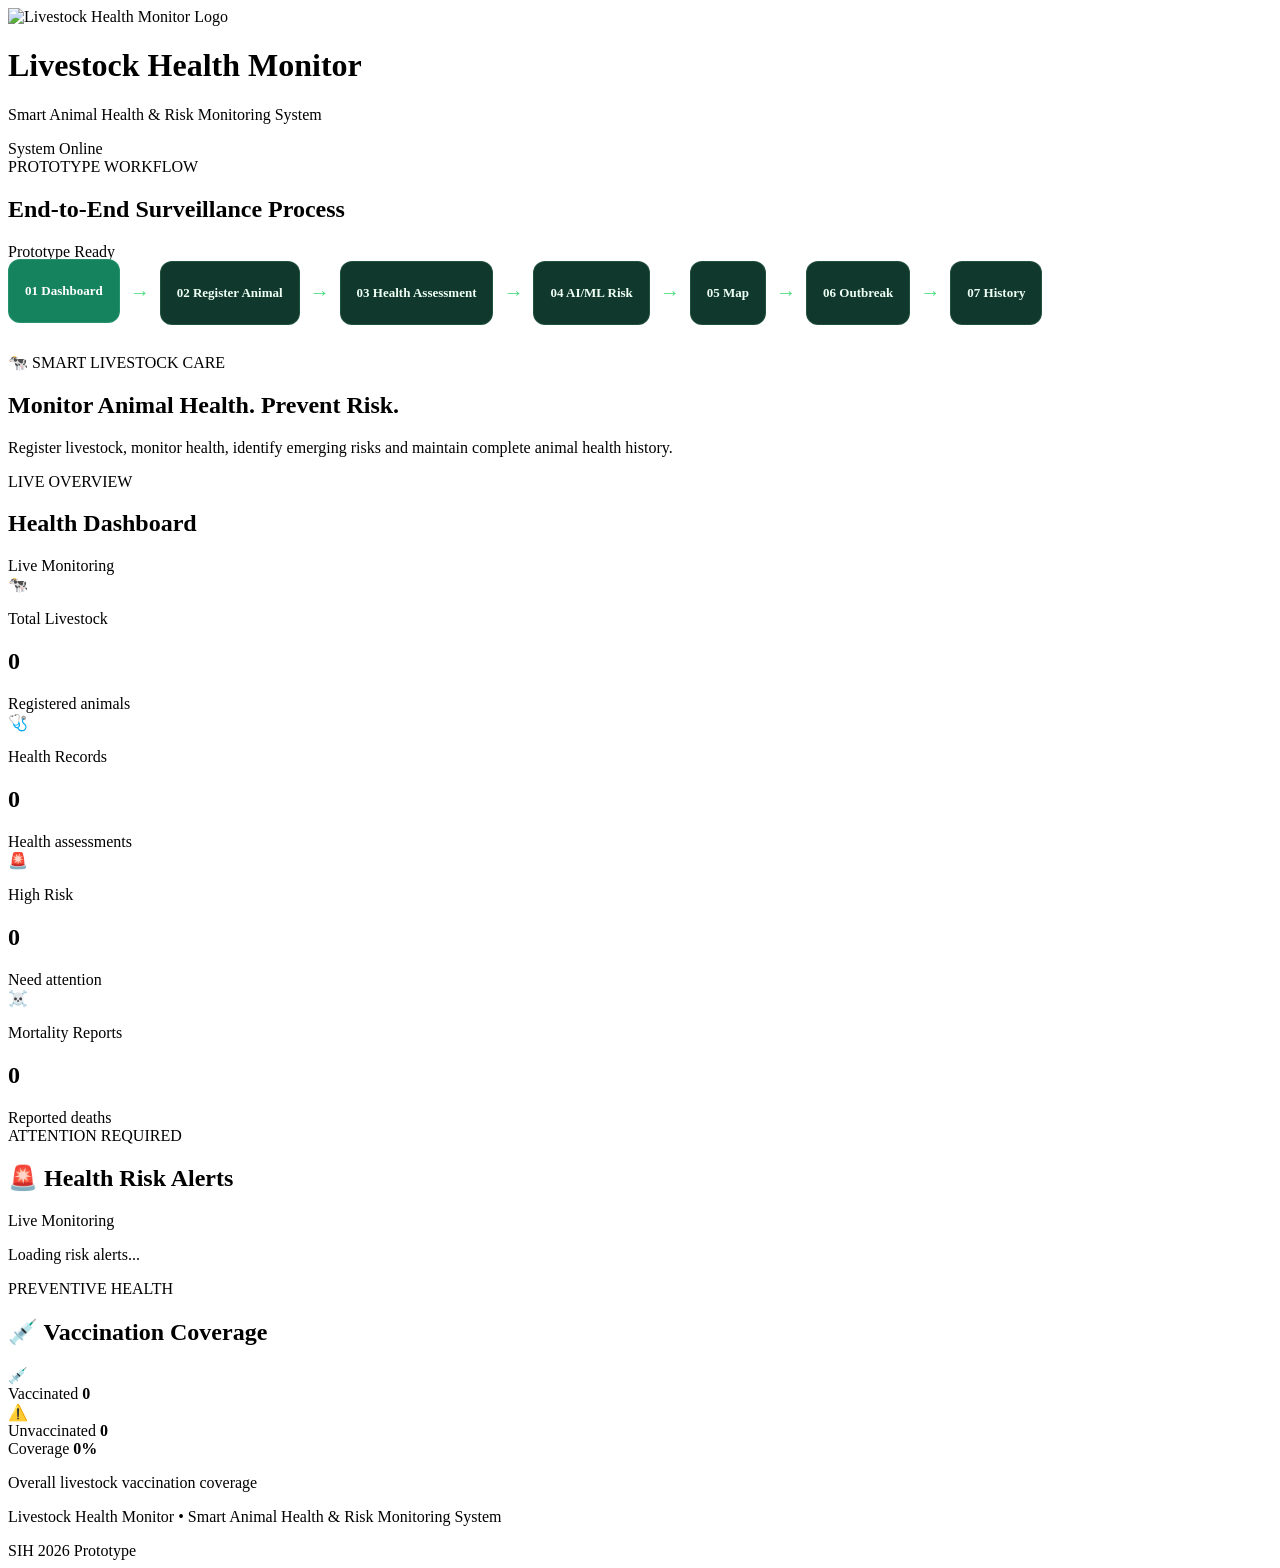
==== commit c7f344f2: "Add livestock delete option and verify MVP features" ====
--- a/src/main/resources/static/index.html
+++ b/src/main/resources/static/index.html
@@ -1,4 +1,4 @@
-<!DOCTYPE html>
+
 <html lang="en">
 <head>
     <meta charset="UTF-8">
@@ -7,6 +7,47 @@
     <link rel="icon" type="image/png" href="/images/livestock-logo.png?v=2">
     <link rel="stylesheet" href="/style.css">
     <link rel="stylesheet" href="https://unpkg.com/leaflet@1.9.4/dist/leaflet.css">
+
+    <style>
+        .workflow-page-nav { position: relative; }
+        .workflow-page-links {
+            display: flex;
+            flex-wrap: wrap;
+            gap: 10px;
+            align-items: center;
+        }
+        .workflow-page-links a {
+            text-decoration: none;
+            display: inline-flex;
+            align-items: center;
+            justify-content: center;
+            min-height: 42px;
+            padding: 10px 16px;
+            border-radius: 12px;
+            font-size: 13px;
+            font-weight: 700;
+            color: #effff5;
+            background: #10382c;
+            border: 1px solid rgba(134,239,172,.14);
+            transition: .25s ease;
+        }
+        .workflow-page-links a:hover,
+        .workflow-page-links a.workflow-active {
+            transform: translateY(-2px);
+            background: #16835f;
+            color: #fff;
+        }
+        .workflow-page-links span {
+            color: #4ade80;
+            font-size: 20px;
+            font-weight: 800;
+        }
+        @media (max-width: 700px) {
+            .workflow-page-links span { display: none; }
+            .workflow-page-links a { width: 100%; }
+        }
+    </style>
+
 </head>
 <body>
 <div class="background-glow glow-one"></div>
@@ -28,8 +69,8 @@
     </div>
 </header>
 <main class="container">
-    <!-- PROTOTYPE WORKFLOW -->
-    <section class="data-section" style="margin-bottom: 28px;">
+
+    <section class="data-section workflow-page-nav" style="margin-bottom: 28px;">
         <div class="section-heading">
             <div>
                 <span class="section-label">PROTOTYPE WORKFLOW</span>
@@ -40,23 +81,23 @@
                 Prototype Ready
             </div>
         </div>
-        <div style="display: flex; flex-wrap: wrap; gap: 10px; align-items: center;">
-            <a href="#dashboardSection" class="primary-button">01 Dashboard</a>
-            <span>→</span>
-            <a href="#registerLivestock" class="primary-button">02 Register Animal</a>
-            <span>→</span>
-            <a href="#healthAssessment" class="primary-button">03 Health Assessment</a>
-            <span>→</span>
-            <a href="#riskAlertsSection" class="primary-button">04 AI/ML Risk</a>
-            <span>→</span>
-            <a href="#geospatialSurveillance" class="primary-button">05 Map</a>
-            <span>→</span>
-            <a href="#outbreakSurveillance" class="primary-button">06 Outbreak</a>
-            <span>→</span>
-            <a href="#healthHistorySection" class="primary-button">07 History</a>
-        </div>
-    </section>
-    <!-- HERO -->
+        <div class="workflow-page-links">
+            <a class="workflow-active" href="/index.html">01 Dashboard</a>
+            <span>→</span>
+            <a href="/register.html">02 Register Animal</a>
+            <span>→</span>
+            <a href="/health-assessment.html">03 Health Assessment</a>
+            <span>→</span>
+            <a href="/risk-analysis.html">04 AI/ML Risk</a>
+            <span>→</span>
+            <a href="/map.html">05 Map</a>
+            <span>→</span>
+            <a href="/outbreak.html">06 Outbreak</a>
+            <span>→</span>
+            <a href="/history.html">07 History</a>
+        </div>
+    </section>
+
     <section class="hero-section">
         <div class="hero-content">
             <span class="hero-badge">🐄 SMART LIVESTOCK CARE</span>
@@ -64,7 +105,6 @@
             <p>Register livestock, monitor health, identify emerging risks and maintain complete animal health history.</p>
         </div>
     </section>
-    <!-- DASHBOARD -->
     <section id="dashboardSection" class="dashboard-section">
         <div class="section-heading">
             <div>
@@ -111,7 +151,6 @@
             </div>
         </div>
     </section>
-    <!-- HEALTH RISK ALERTS -->
     <section id="riskAlertsSection" class="risk-section">
         <div class="section-heading">
             <div>
@@ -130,65 +169,6 @@
             </div>
         </div>
     </section>
-    <!-- OUTBREAK SURVEILLANCE -->
-    <section id="outbreakSurveillance" class="outbreak-section">
-        <div class="section-heading">
-            <div>
-                <span class="section-label">EARLY WARNING SYSTEM</span>
-                <h2>🚨 Outbreak Surveillance</h2>
-            </div>
-            <div class="live-indicator">
-                <span class="status-dot danger-dot"></span>
-                Live Detection
-            </div>
-        </div>
-        <div id="outbreakAlerts" class="outbreak-alerts">
-            <div class="loading-card">
-                <div class="loading-spinner"></div>
-                <p>Checking for possible outbreaks...</p>
-            </div>
-        </div>
-    </section>
-    <!-- GEOSPATIAL SURVEILLANCE -->
-    <section id="geospatialSurveillance" class="map-section">
-        <div class="section-heading">
-            <div>
-                <span class="section-label">GEOSPATIAL SURVEILLANCE</span>
-                <h2>🗺️ Livestock Health Risk Map</h2>
-                <p class="map-description">View livestock locations and identify high-risk and at-risk areas across the monitored region.</p>
-            </div>
-            <div class="live-indicator">
-                <span class="status-dot"></span>
-                Live Mapping
-            </div>
-        </div>
-        <div class="map-summary">
-            <div class="map-stat">
-                <span class="map-stat-label">Animals Mapped</span>
-                <strong id="mappedAnimals">0</strong>
-            </div>
-            <div class="map-stat">
-                <span class="map-stat-label">High Risk Locations</span>
-                <strong id="mappedHighRisk">0</strong>
-            </div>
-            <div class="map-stat">
-                <span class="map-stat-label">At Risk Locations</span>
-                <strong id="mappedAtRisk">0</strong>
-            </div>
-            <div class="map-stat">
-                <span class="map-stat-label">Villages Covered</span>
-                <strong id="mappedVillages">0</strong>
-            </div>
-        </div>
-        <div class="map-legend">
-            <span><i class="legend-dot legend-healthy"></i>Healthy</span>
-            <span><i class="legend-dot legend-at-risk"></i>At Risk</span>
-            <span><i class="legend-dot legend-high-risk"></i>High Risk</span>
-        </div>
-        <div id="livestockMap" class="livestock-map"></div>
-        <div id="mapMessage" class="map-message"></div>
-    </section>
-    <!-- VACCINATION -->
     <section class="vaccination-section">
         <div class="section-heading">
             <div>
@@ -223,190 +203,16 @@
             </div>
         </div>
     </section>
-    <!-- REGISTER LIVESTOCK -->
-    <section id="registerLivestock" class="form-section">
-        <div class="section-heading">
-            <div>
-                <span class="section-label">ANIMAL REGISTRATION</span>
-                <h2>🐄 Register Livestock</h2>
-            </div>
-        </div>
-        <form id="livestockForm">
-            <div class="form-group">
-                <label for="tagNumber">Tag Number</label>
-                <input type="text" id="tagNumber" placeholder="Example: COW001" required>
-            </div>
-            <div class="form-group">
-                <label for="animalType">Animal Type</label>
-                <input type="text" id="animalType" placeholder="Example: Cow" required>
-            </div>
-            <div class="form-group">
-                <label for="breed">Breed</label>
-                <input type="text" id="breed" placeholder="Example: Jersey" required>
-            </div>
-            <div class="form-group">
-                <label for="age">Age</label>
-                <input type="number" id="age" placeholder="Example: 4" min="0" required>
-            </div>
-            <div class="form-group">
-                <label for="gender">Gender</label>
-                <select id="gender" required>
-                    <option value="">Select gender</option>
-                    <option value="Female">Female</option>
-                    <option value="Male">Male</option>
-                </select>
-            </div>
-            <div class="form-group">
-                <label for="village">Village</label>
-                <input type="text" id="village" placeholder="Example: Kovilpatti" required>
-            </div>
-            <div class="form-group">
-                <label for="block">Block</label>
-                <input type="text" id="block" placeholder="Example: Kovilpatti" required>
-            </div>
-            <div class="form-group">
-                <label for="district">District</label>
-                <input type="text" id="district" placeholder="Example: Thoothukudi" required>
-            </div>
-            <div class="form-group">
-                <label for="latitude">Latitude</label>
-                <input type="number" id="latitude" placeholder="Example: 9.1715" step="any">
-            </div>
-            <div class="form-group">
-                <label for="longitude">Longitude</label>
-                <input type="number" id="longitude" placeholder="Example: 77.8699" step="any">
-            </div>
-            <div id="livestockMessage" class="message"></div>
-            <button type="submit" class="primary-button">🐄 Register Livestock</button>
-        </form>
-    </section>
-    <!-- HEALTH ANALYSIS -->
-    <section id="healthAssessment" class="form-section">
-        <div class="section-heading">
-            <div>
-                <span class="section-label">HEALTH ANALYSIS</span>
-                <h2>🩺 Analyze Animal Health</h2>
-            </div>
-        </div>
-        <form id="healthForm">
-            <div class="form-group">
-                <label for="livestockSelect">Select Livestock</label>
-                <select id="livestockSelect" required>
-                    <option value="">Select an animal</option>
-                </select>
-            </div>
-            <div class="form-group">
-                <label for="temperature">Temperature (°C)</label>
-                <input type="number" id="temperature" placeholder="Example: 38.5" step="0.1" required>
-            </div>
-            <div class="form-group">
-                <label for="symptoms">Symptoms</label>
-                <textarea id="symptoms" placeholder="Example: coughing, loss of appetite" required></textarea>
-            </div>
-            <div class="form-group">
-                <label for="vaccinationStatus">Vaccination Status</label>
-                <select id="vaccinationStatus">
-                    <option value="NOT PROVIDED">Select vaccination status</option>
-                    <option value="UP TO DATE">Up to date</option>
-                    <option value="PARTIALLY VACCINATED">Partially vaccinated</option>
-                    <option value="NOT VACCINATED">Not vaccinated</option>
-                </select>
-            </div>
-            <div class="form-group">
-                <label for="treatment">Treatment / Medication</label>
-                <textarea id="treatment" placeholder="Example: Antibiotic treatment given"></textarea>
-            </div>
-            <div class="form-group">
-                <label for="reportedBy">Reported By</label>
-                <select id="reportedBy">
-                    <option value="Farmer">Farmer</option>
-                    <option value="Field Worker">Field Worker</option>
-                    <option value="Veterinarian">Veterinarian</option>
-                    <option value="Para-Veterinary Worker">Para-Veterinary Worker</option>
-                </select>
-            </div>
-            <div class="form-group">
-                <label for="mortalityReported">Mortality Report</label>
-                <select id="mortalityReported">
-                    <option value="false">No</option>
-                    <option value="true">Yes - Animal died</option>
-                </select>
-            </div>
-            <div class="form-group">
-                <label for="mortalityReason">Mortality / Death Reason</label>
-                <textarea id="mortalityReason" placeholder="Example: Sudden death after high fever"></textarea>
-            </div>
-            <div id="healthMessage" class="message"></div>
-            <button type="submit" class="primary-button">🩺 Submit Health Assessment</button>
-        </form>
-    </section>
-    <!-- LIVESTOCK LIST -->
-    <section class="data-section">
-        <div class="section-heading">
-            <div>
-                <span class="section-label">REGISTERED ANIMALS</span>
-                <h2>🐄 Livestock Records</h2>
-            </div>
-        </div>
-        <div id="livestockList" class="data-grid">
-            <div class="loading-card">
-                <div class="loading-spinner"></div>
-                <p>Loading livestock...</p>
-            </div>
-        </div>
-    </section>
-    <!-- HEALTH RECORDS -->
-    <section class="data-section">
-        <div class="section-heading">
-            <div>
-                <span class="section-label">HEALTH MONITORING</span>
-                <h2>🩺 Health Records</h2>
-            </div>
-        </div>
-        <div id="healthRecordsList" class="data-grid">
-            <div class="loading-card">
-                <div class="loading-spinner"></div>
-                <p>Loading health records...</p>
-            </div>
-        </div>
-    </section>
-    <!-- HEALTH HISTORY -->
-    <section id="healthHistorySection" class="history-section">
-        <div class="section-heading">
-            <div>
-                <span class="section-label">ANIMAL HISTORY</span>
-                <h2>📋 Health History</h2>
-            </div>
-        </div>
-        <div class="history-controls">
-            <div class="form-group">
-                <label for="historyLivestockSelect">Select Livestock</label>
-                <select id="historyLivestockSelect">
-                    <option value="">Select livestock</option>
-                </select>
-            </div>
-            <button type="button" id="viewHistoryButton" class="primary-button">View History</button>
-        </div>
-        <div id="healthHistory" class="history-container"></div>
-    </section>
 </main>
 <footer class="main-footer">
     <p>Livestock Health Monitor • Smart Animal Health & Risk Monitoring System</p>
     <span>SIH 2026 Prototype</span>
 </footer>
-<script src="https://unpkg.com/leaflet@1.9.4/dist/leaflet.js"></script>
+
 <script src="/script.js"></script>
-<script src="/map.js"></script>
 <script src="/risk-dashboard.js"></script>
-<script src="/veterinary-action.js"></script>
-<script src="/lab-referral.js"></script>
-<script src="/field-mode.js"></script>
-<script src="/multilingual-alerts.js"></script>
-<script src="/government-dashboard.js"></script>
-<script src="/disease-trend.js"></script>
-<script src="/weather-risk.js"></script>
 <script src="/vaccination-surveillance.js"></script>
-<script src="/outbreak-map.js"></script>
+
 </body>
 
 </html>
